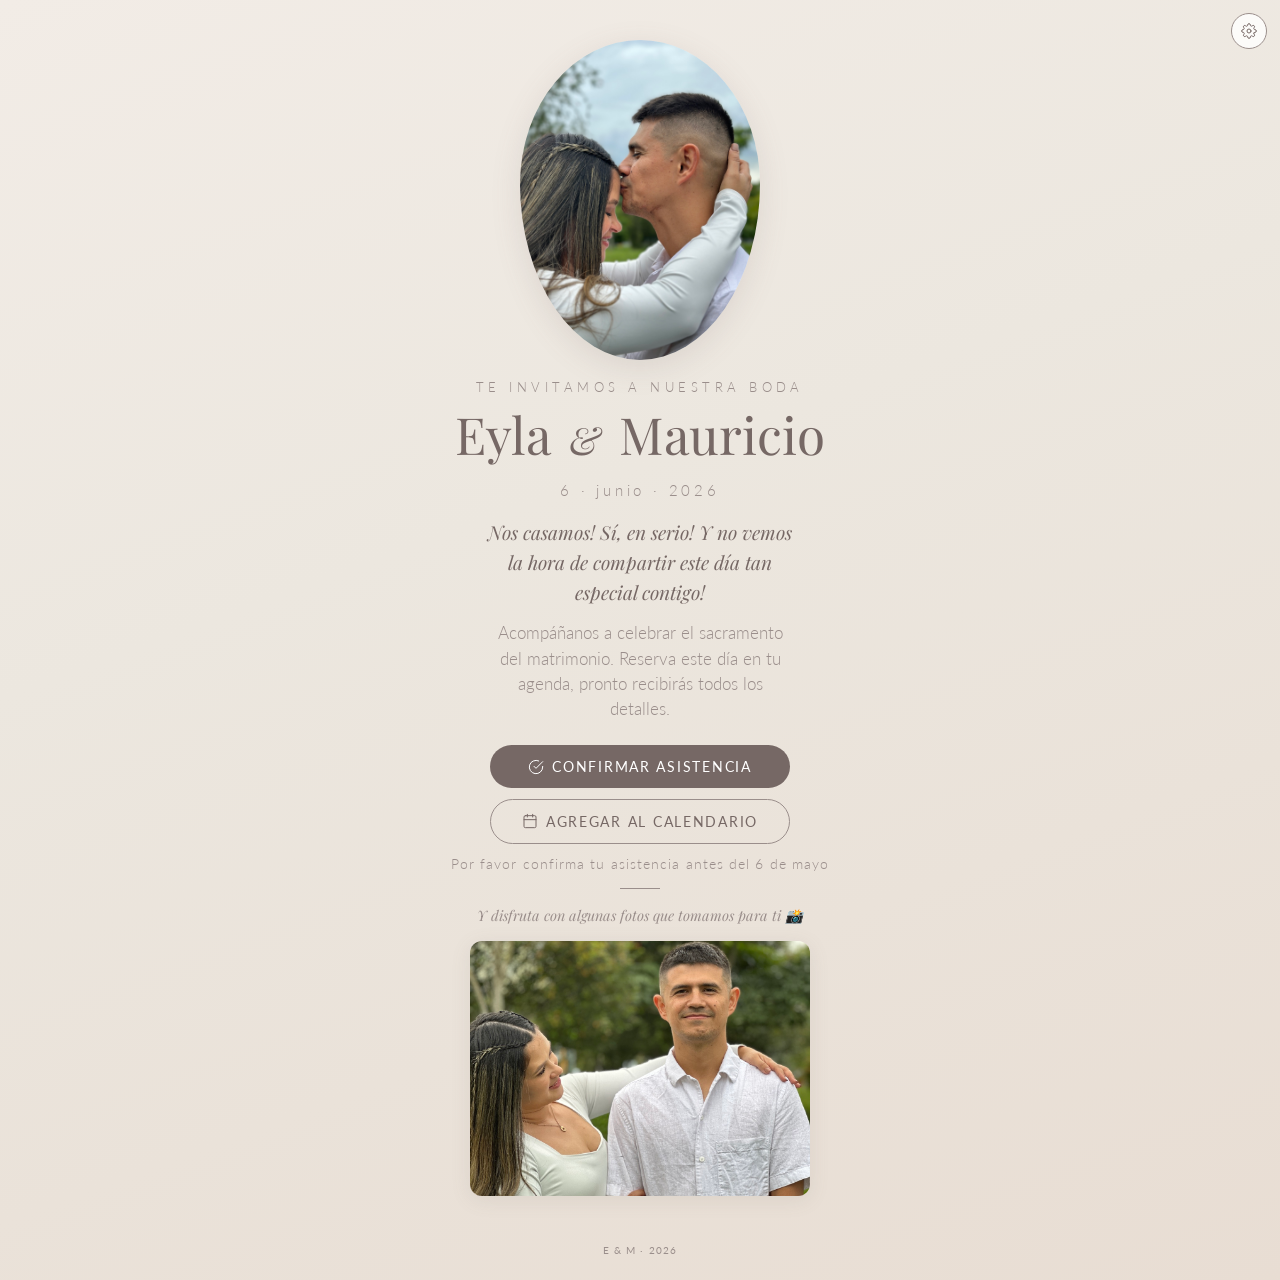
==== index.html @ 73e37340 "style: increase font sizes, add back-to-home link, fix WhatsApp message with emojis and tildes" ====
<!DOCTYPE html>
<html lang="es">
<head>
  <meta charset="UTF-8">
  <meta name="viewport" content="width=device-width, initial-scale=1.0, user-scalable=no">
  <title>Eyla & Mauricio - Nos casamos!</title>
  <meta name="description" content="Eyla & Mauricio se casan el 6 de junio de 2026. Est&aacute;s invitado!">
  <meta property="og:title" content="Eyla & Mauricio - Nos casamos!">
  <meta property="og:description" content="Est&aacute;s invitado a nuestra boda. 6 de junio de 2026">
  <meta property="og:image" content="images/hero.jpg">
  <link rel="preconnect" href="https://fonts.googleapis.com">
  <link rel="preconnect" href="https://fonts.gstatic.com" crossorigin>
  <link href="https://fonts.googleapis.com/css2?family=Playfair+Display:ital,wght@0,400;0,600;1,400&family=Lato:wght@300;400&display=swap" rel="stylesheet">
  <link id="effect-css" rel="stylesheet" href="effects/petals.css">
  <style>
    *, *::before, *::after { margin: 0; padding: 0; box-sizing: border-box; }

    :root {
      --cream: #ECE7DF;
      --taupe: #766865;
      --taupe-light: #9a8e8b;
      --white: #FFFFFF;
    }

    body {
      font-family: 'Lato', sans-serif;
      background-color: var(--cream);
      color: var(--taupe);
      min-height: 100dvh;
      overflow-x: hidden;
    }

    .card {
      min-height: 100dvh;
      display: flex;
      flex-direction: column;
      align-items: center;
      text-align: center;
      padding: 1.5rem 1rem;
      position: relative;
      z-index: 1;
    }

    /* Photo hero */
    .photo-hero {
      width: min(240px, 62vw);
      aspect-ratio: 3/4;
      border-radius: 50% 50% 50% 50% / 45% 45% 55% 55%;
      overflow: hidden;
      margin-top: 1rem;
      margin-bottom: 1.2rem;
      box-shadow: 0 8px 30px rgba(118, 104, 101, 0.15);
    }

    .photo-hero img {
      width: 100%;
      height: 100%;
      object-fit: cover;
      object-position: center 20%;
    }

    /* Gallery slideshow */
    .gallery {
      width: min(340px, 90vw);
      aspect-ratio: 4/3;
      border-radius: 12px;
      overflow: hidden;
      position: relative;
      box-shadow: 0 4px 20px rgba(118, 104, 101, 0.12);
      margin-bottom: 1.5rem;
    }

    .gallery img {
      position: absolute;
      inset: 0;
      width: 100%;
      height: 100%;
      object-fit: cover;
      opacity: 0;
      transition: opacity 1.2s ease;
    }

    .gallery img.active {
      opacity: 1;
    }

    /* Text */
    .label {
      font-weight: 300;
      font-size: 0.8rem;
      letter-spacing: 0.35em;
      text-transform: uppercase;
      color: var(--taupe-light);
      margin-bottom: 0.6rem;
    }

    .names {
      font-family: 'Playfair Display', serif;
      font-size: clamp(2rem, 7vw, 3.2rem);
      font-weight: 400;
      line-height: 1.15;
      margin-bottom: 0.3rem;
    }

    .names .amp {
      font-style: italic;
      font-size: 0.75em;
      margin: 0 0.15em;
    }

    .date {
      font-weight: 300;
      font-size: 0.95rem;
      letter-spacing: 0.25em;
      color: var(--taupe-light);
      margin-top: 0.8rem;
      margin-bottom: 1.2rem;
    }

    .message {
      font-family: 'Playfair Display', serif;
      font-style: italic;
      font-size: 1.2rem;
      line-height: 1.55;
      max-width: 320px;
      margin-bottom: 0.8rem;
    }

    .message-secondary {
      font-weight: 300;
      font-size: 1.05rem;
      line-height: 1.5;
      color: var(--taupe-light);
      max-width: 300px;
      margin-bottom: 1.5rem;
    }

    .rsvp-note {
      font-weight: 300;
      font-size: 0.85rem;
      letter-spacing: 0.08em;
      color: var(--taupe-light);
      opacity: 0.7;
      margin-top: 0.8rem;
    }

    .gallery-intro {
      font-family: 'Playfair Display', serif;
      font-style: italic;
      font-size: 0.9rem;
      color: var(--taupe-light);
      margin-bottom: 1rem;
    }

    /* Separator */
    .separator {
      width: 40px;
      height: 1px;
      background: var(--taupe-light);
      opacity: 0.3;
      margin: 1rem 0;
    }

    /* Buttons */
    .actions {
      display: flex;
      flex-direction: column;
      gap: 0.7rem;
      width: min(300px, 85vw);
    }

    .btn {
      display: flex;
      align-items: center;
      justify-content: center;
      gap: 0.5rem;
      padding: 0.8rem 1.5rem;
      border-radius: 100px;
      text-decoration: none;
      font-family: 'Lato', sans-serif;
      font-size: 0.9rem;
      font-weight: 400;
      letter-spacing: 0.12em;
      text-transform: uppercase;
      transition: all 0.3s ease;
    }

    .btn svg {
      width: 16px;
      height: 16px;
      flex-shrink: 0;
    }

    .btn-primary {
      background: var(--taupe);
      color: var(--white);
    }

    .btn-primary:hover {
      background: #5e5350;
    }

    .btn-secondary {
      background: transparent;
      color: var(--taupe);
      border: 1px solid var(--taupe-light);
    }

    .btn-secondary:hover {
      background: rgba(118, 104, 101, 0.08);
    }

    /* Footer */
    .footer {
      margin-top: auto;
      padding-top: 1.5rem;
      font-size: 0.65rem;
      letter-spacing: 0.1em;
      color: var(--taupe-light);
      opacity: 0.5;
    }

    /* Fade in */
    .card > * {
      animation: fadeUp 0.8s ease both;
    }
    .card > *:nth-child(1) { animation-delay: 0s; }
    .card > *:nth-child(2) { animation-delay: 0.1s; }
    .card > *:nth-child(3) { animation-delay: 0.2s; }
    .card > *:nth-child(4) { animation-delay: 0.3s; }
    .card > *:nth-child(5) { animation-delay: 0.4s; }
    .card > *:nth-child(6) { animation-delay: 0.5s; }
    .card > *:nth-child(7) { animation-delay: 0.6s; }
    .card > *:nth-child(8) { animation-delay: 0.7s; }
    .card > *:nth-child(9) { animation-delay: 0.8s; }

    @keyframes fadeUp {
      from { opacity: 0; transform: translateY(12px); }
      to { opacity: 1; transform: translateY(0); }
    }

    /* Landscape phones */
    @media (max-height: 600px) {
      .photo-hero {
        width: min(130px, 30vw);
        margin-bottom: 0.8rem;
      }
      .gallery { width: min(280px, 75vw); }
      .names { font-size: clamp(1.5rem, 5vw, 2rem); }
      .date { margin-bottom: 0.8rem; }
      .actions { gap: 0.5rem; }
      .btn { padding: 0.6rem 1rem; }
    }

    /* === Effect selector (temporary) === */
    .effect-toggle {
      position: fixed;
      top: 0.8rem;
      right: 0.8rem;
      z-index: 101;
      width: 36px;
      height: 36px;
      border-radius: 50%;
      border: 1px solid var(--taupe-light);
      background: rgba(255,255,255,0.8);
      backdrop-filter: blur(10px);
      cursor: pointer;
      display: flex;
      align-items: center;
      justify-content: center;
      transition: all 0.3s;
    }

    .effect-toggle svg {
      width: 16px;
      height: 16px;
      stroke: var(--taupe);
    }

    .effect-toggle:hover {
      background: rgba(255,255,255,0.95);
    }

    .effect-selector {
      position: fixed;
      top: 3.2rem;
      right: 0.8rem;
      z-index: 100;
      display: flex;
      flex-direction: column;
      gap: 0.3rem;
      background: rgba(255,255,255,0.95);
      backdrop-filter: blur(10px);
      padding: 0.5rem;
      border-radius: 12px;
      box-shadow: 0 2px 12px rgba(0,0,0,0.1);
      opacity: 0;
      pointer-events: none;
      transform: translateY(-8px);
      transition: all 0.25s ease;
    }

    .effect-selector.open {
      opacity: 1;
      pointer-events: auto;
      transform: translateY(0);
    }

    .effect-selector button {
      font-family: 'Lato', sans-serif;
      font-size: 0.6rem;
      letter-spacing: 0.05em;
      text-transform: uppercase;
      padding: 0.4rem 0.8rem;
      border: 1px solid var(--taupe-light);
      border-radius: 20px;
      background: transparent;
      color: var(--taupe);
      cursor: pointer;
      transition: all 0.2s;
      white-space: nowrap;
    }

    .effect-selector button.active {
      background: var(--taupe);
      color: var(--white);
      border-color: var(--taupe);
    }
  </style>
</head>
<body>

  <div class="effect-container" id="effectContainer"></div>

  <div class="card">
    <div class="photo-hero">
      <img src="images/hero.jpg" alt="Eyla y Mauricio">
    </div>

    <p class="label">Te invitamos a nuestra boda</p>

    <h1 class="names">Eyla <span class="amp">&</span> Mauricio</h1>

    <p class="date">6 &middot; junio &middot; 2026</p>

    <p class="message">Nos casamos! S&iacute;, en serio! Y no vemos la hora de compartir este d&iacute;a tan especial contigo!</p>

    <p class="message-secondary">Acomp&aacute;&ntilde;anos a celebrar el sacramento del matrimonio. Reserva este d&iacute;a en tu agenda, pronto recibir&aacute;s todos los detalles.</p>

    <div class="actions">
      <a href="#" id="rsvpLink" class="btn btn-primary">
        <svg viewBox="0 0 24 24" fill="none" stroke="currentColor" stroke-width="1.5" stroke-linecap="round" stroke-linejoin="round">
          <path d="M22 11.08V12a10 10 0 1 1-5.93-9.14"/>
          <polyline points="22 4 12 14.01 9 11.01"/>
        </svg>
        Confirmar asistencia
      </a>
      <a href="https://calendar.google.com/calendar/render?action=TEMPLATE&text=Boda+Eyla+%26+Mauricio&dates=20260606T150000/20260607T030000&details=Boda+de+Eyla+y+Mauricio.+M%C3%A1s+detalles+pronto." target="_blank" class="btn btn-secondary">
        <svg viewBox="0 0 24 24" fill="none" stroke="currentColor" stroke-width="1.5" stroke-linecap="round" stroke-linejoin="round">
          <rect x="3" y="4" width="18" height="18" rx="2" ry="2"/>
          <line x1="16" y1="2" x2="16" y2="6"/>
          <line x1="8" y1="2" x2="8" y2="6"/>
          <line x1="3" y1="10" x2="21" y2="10"/>
        </svg>
        Agregar al calendario
      </a>
    </div>

    <p class="rsvp-note">Por favor confirma tu asistencia antes del 6 de mayo</p>

    <div class="separator"></div>

    <p class="gallery-intro">Y disfruta con algunas fotos que tomamos para ti 📸</p>

    <div class="gallery">
      <img src="images/she-looks-at-him.jpg" alt="Eyla y Mauricio" class="active">
      <img src="images/face-to-face.jpg" alt="Eyla y Mauricio">
      <img src="images/forehead-touch.jpg" alt="Eyla y Mauricio">
      <img src="images/kiss-close.jpg" alt="Eyla y Mauricio">
      <img src="images/holding-hands.jpg" alt="Eyla y Mauricio">
      <img src="images/embrace-looking.jpg" alt="Eyla y Mauricio">
      <img src="images/laughing-low.jpg" alt="Eyla y Mauricio">
      <img src="images/hands-apart.jpg" alt="Eyla y Mauricio">
      <img src="images/playful-laugh.jpg" alt="Eyla y Mauricio">
      <img src="images/pose-together.jpg" alt="Eyla y Mauricio">
      <img src="images/selfie.jpg" alt="Eyla y Mauricio">
      <img src="images/walking-away.jpg" alt="Eyla y Mauricio">
      <img src="images/ring.jpg" alt="El anillo">
    </div>

    <p class="footer">E & M &middot; 2026</p>
  </div>

  <!-- Temporary effect selector -->
  <button class="effect-toggle" id="effectToggle">
    <svg viewBox="0 0 24 24" fill="none" stroke="currentColor" stroke-width="1.5" stroke-linecap="round" stroke-linejoin="round">
      <circle cx="12" cy="12" r="3"/>
      <path d="M19.4 15a1.65 1.65 0 0 0 .33 1.82l.06.06a2 2 0 1 1-2.83 2.83l-.06-.06a1.65 1.65 0 0 0-1.82-.33 1.65 1.65 0 0 0-1 1.51V21a2 2 0 0 1-4 0v-.09A1.65 1.65 0 0 0 9 19.4a1.65 1.65 0 0 0-1.82.33l-.06.06a2 2 0 1 1-2.83-2.83l.06-.06A1.65 1.65 0 0 0 4.68 15a1.65 1.65 0 0 0-1.51-1H3a2 2 0 0 1 0-4h.09A1.65 1.65 0 0 0 4.6 9a1.65 1.65 0 0 0-.33-1.82l-.06-.06a2 2 0 1 1 2.83-2.83l.06.06A1.65 1.65 0 0 0 9 4.68a1.65 1.65 0 0 0 1-1.51V3a2 2 0 0 1 4 0v.09a1.65 1.65 0 0 0 1 1.51 1.65 1.65 0 0 0 1.82-.33l.06-.06a2 2 0 1 1 2.83 2.83l-.06.06A1.65 1.65 0 0 0 19.4 9a1.65 1.65 0 0 0 1.51 1H21a2 2 0 0 1 0 4h-.09a1.65 1.65 0 0 0-1.51 1z"/>
    </svg>
  </button>
  <div class="effect-selector" id="effectPanel">
    <button class="active" data-effect="petals">Petalos</button>
    <button data-effect="gradient">Gradiente</button>
    <button data-effect="bokeh">Bokeh</button>
    <button data-effect="floral">Floral</button>
  </div>

  <script>
    // Effect engine
    const effectCSS = document.getElementById('effect-css');
    const container = document.getElementById('effectContainer');
    const FLORAL_SVG = `
      <svg class="floral-corner top" viewBox="0 0 200 200" fill="none">
        <path d="M180 20 C160 40, 140 30, 120 50 C100 70, 110 90, 90 100 C70 110, 50 100, 40 120 C30 140, 50 150, 40 170" stroke="#766865" stroke-width="1.5" fill="none"/>
        <path d="M190 40 C170 55, 155 45, 140 60 C125 75, 130 90, 115 100" stroke="#766865" stroke-width="1" fill="none"/>
        <circle cx="120" cy="50" r="8" fill="#766865" opacity="0.3"/>
        <circle cx="90" cy="100" r="6" fill="#766865" opacity="0.2"/>
        <ellipse cx="135" cy="35" rx="10" ry="6" fill="#766865" opacity="0.15" transform="rotate(-30 135 35)"/>
      </svg>
      <svg class="floral-corner bottom" viewBox="0 0 200 200" fill="none">
        <path d="M180 20 C160 40, 140 30, 120 50 C100 70, 110 90, 90 100 C70 110, 50 100, 40 120 C30 140, 50 150, 40 170" stroke="#766865" stroke-width="1.5" fill="none"/>
        <circle cx="120" cy="50" r="8" fill="#766865" opacity="0.3"/>
        <circle cx="90" cy="100" r="6" fill="#766865" opacity="0.2"/>
      </svg>`;

    const effects = {
      petals() {
        container.innerHTML = '';
        for (let i = 0; i < 20; i++) {
          const el = document.createElement('div');
          el.className = 'petal';
          el.style.left = Math.random() * 100 + '%';
          el.style.animationDuration = (8 + Math.random() * 12) + 's';
          el.style.animationDelay = (Math.random() * 10) + 's';
          el.style.width = (8 + Math.random() * 8) + 'px';
          el.style.height = (10 + Math.random() * 10) + 'px';
          container.appendChild(el);
        }
      },
      gradient() {
        container.innerHTML = '';
      },
      bokeh() {
        container.innerHTML = '';
        for (let i = 0; i < 15; i++) {
          const el = document.createElement('div');
          el.className = 'bokeh-dot';
          const size = 30 + Math.random() * 80;
          el.style.width = size + 'px';
          el.style.height = size + 'px';
          el.style.left = Math.random() * 100 + '%';
          el.style.top = (20 + Math.random() * 70) + '%';
          el.style.animationDuration = (6 + Math.random() * 8) + 's';
          el.style.animationDelay = (Math.random() * 8) + 's';
          container.appendChild(el);
        }
      },
      floral() {
        container.innerHTML = FLORAL_SVG;
        for (let i = 0; i < 25; i++) {
          const el = document.createElement('div');
          el.className = 'sparkle';
          el.style.left = Math.random() * 100 + '%';
          el.style.top = Math.random() * 100 + '%';
          el.style.animationDuration = (3 + Math.random() * 5) + 's';
          el.style.animationDelay = (Math.random() * 5) + 's';
          container.appendChild(el);
        }
      }
    };

    function setEffect(name) {
      effectCSS.href = `effects/${name}.css`;
      effects[name]();
      document.querySelectorAll('.effect-selector button').forEach(btn => {
        btn.classList.toggle('active', btn.dataset.effect === name);
      });
    }

    // Init
    effects.petals();

    // Toggle panel
    const toggle = document.getElementById('effectToggle');
    const panel = document.getElementById('effectPanel');
    toggle.addEventListener('click', () => panel.classList.toggle('open'));
    document.addEventListener('click', (e) => {
      if (!toggle.contains(e.target) && !panel.contains(e.target)) {
        panel.classList.remove('open');
      }
    });

    // Selector buttons
    document.querySelectorAll('.effect-selector button').forEach(btn => {
      btn.addEventListener('click', () => {
        setEffect(btn.dataset.effect);
        panel.classList.remove('open');
      });
    });

    // Gallery slideshow
    const slides = document.querySelectorAll('.gallery img');
    let current = 0;
    setInterval(() => {
      slides[current].classList.remove('active');
      current = (current + 1) % slides.length;
      slides[current].classList.add('active');
    }, 2200);

    // Pass code from URL to RSVP link
    const code = new URLSearchParams(window.location.search).get('code');
    const rsvpLink = document.getElementById('rsvpLink');
    if (code) {
      rsvpLink.href = 'rsvp.html?code=' + encodeURIComponent(code);
    } else {
      rsvpLink.href = 'rsvp.html';
    }

  </script>

</body>
</html>
---- effects/petals.css ----
body {
  background: linear-gradient(160deg, #f2ece6 0%, #ECE7DF 40%, #e8ddd3 100%);
}

.effect-container {
  position: fixed;
  inset: 0;
  pointer-events: none;
  overflow: hidden;
  z-index: 0;
}

.petal {
  position: absolute;
  width: 12px;
  height: 16px;
  background: #e8ccc6;
  border-radius: 50% 0 50% 50%;
  opacity: 0;
  animation: petalFall linear infinite;
}

@keyframes petalFall {
  0% {
    opacity: 0;
    transform: translateY(-20px) rotate(0deg) translateX(0);
  }
  10% { opacity: 0.6; }
  90% { opacity: 0.4; }
  100% {
    opacity: 0;
    transform: translateY(100dvh) rotate(360deg) translateX(80px);
  }
}
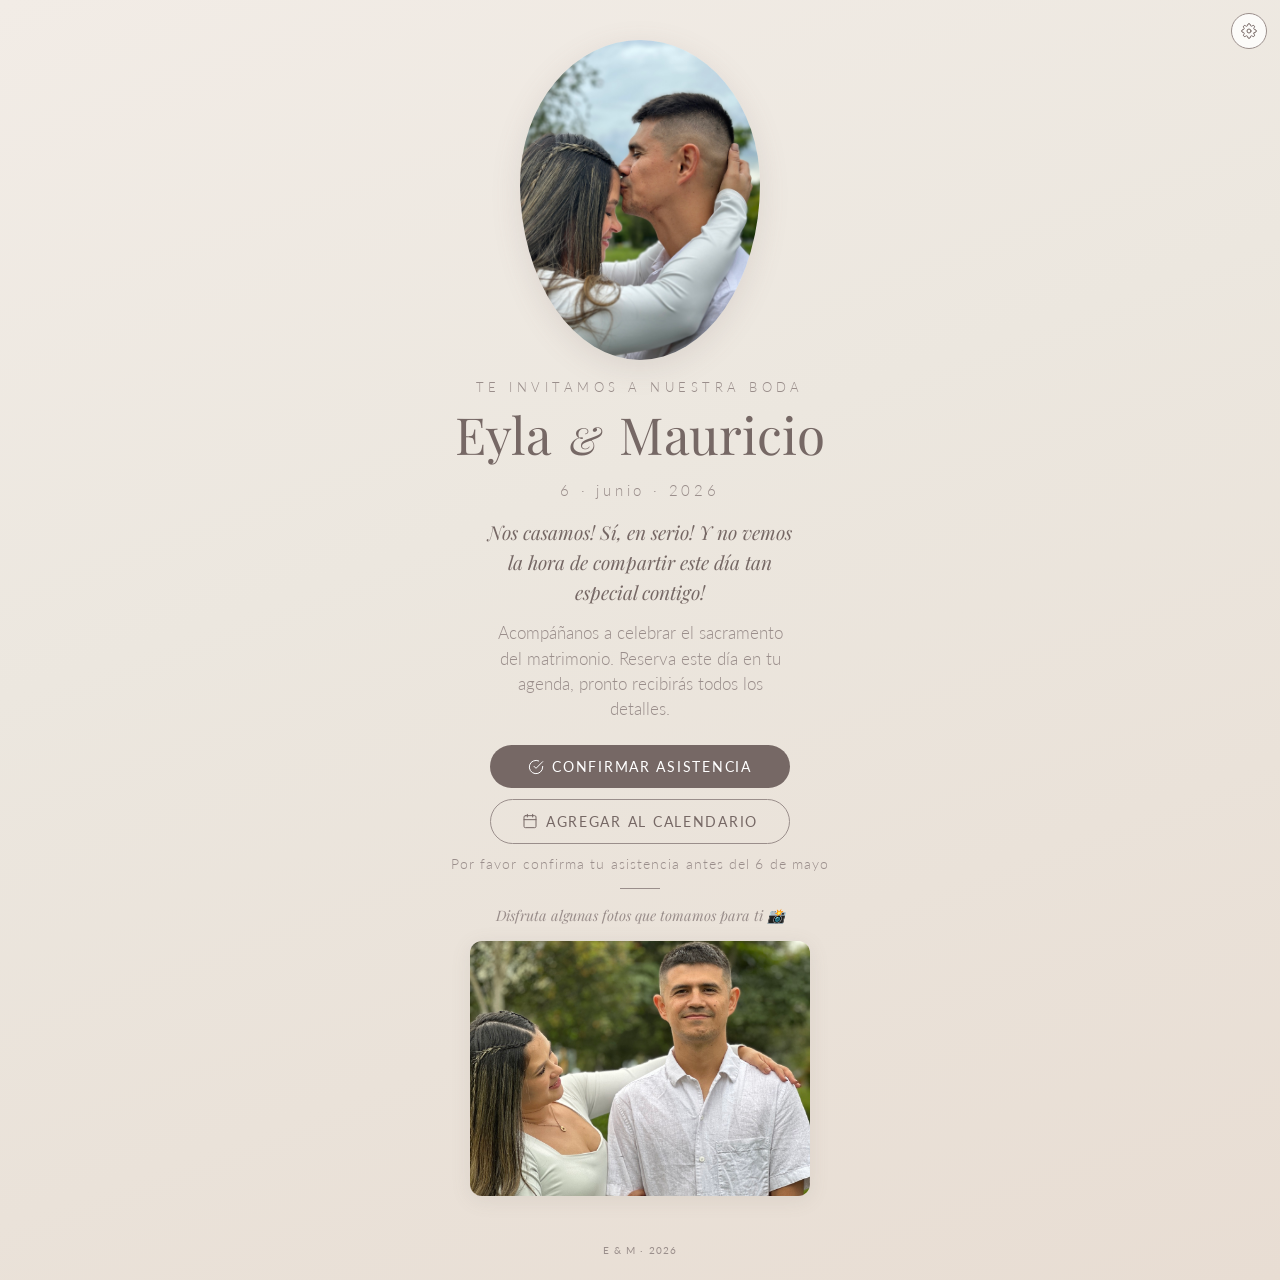
==== commit 3028bd42: "style: simplify gallery intro text" ====
--- a/index.html
+++ b/index.html
@@ -370,7 +370,7 @@
 
     <div class="separator"></div>
 
-    <p class="gallery-intro">Y disfruta con algunas fotos que tomamos para ti 📸</p>
+    <p class="gallery-intro">Disfruta algunas fotos que tomamos para ti 📸</p>
 
     <div class="gallery">
       <img src="images/she-looks-at-him.jpg" alt="Eyla y Mauricio" class="active">
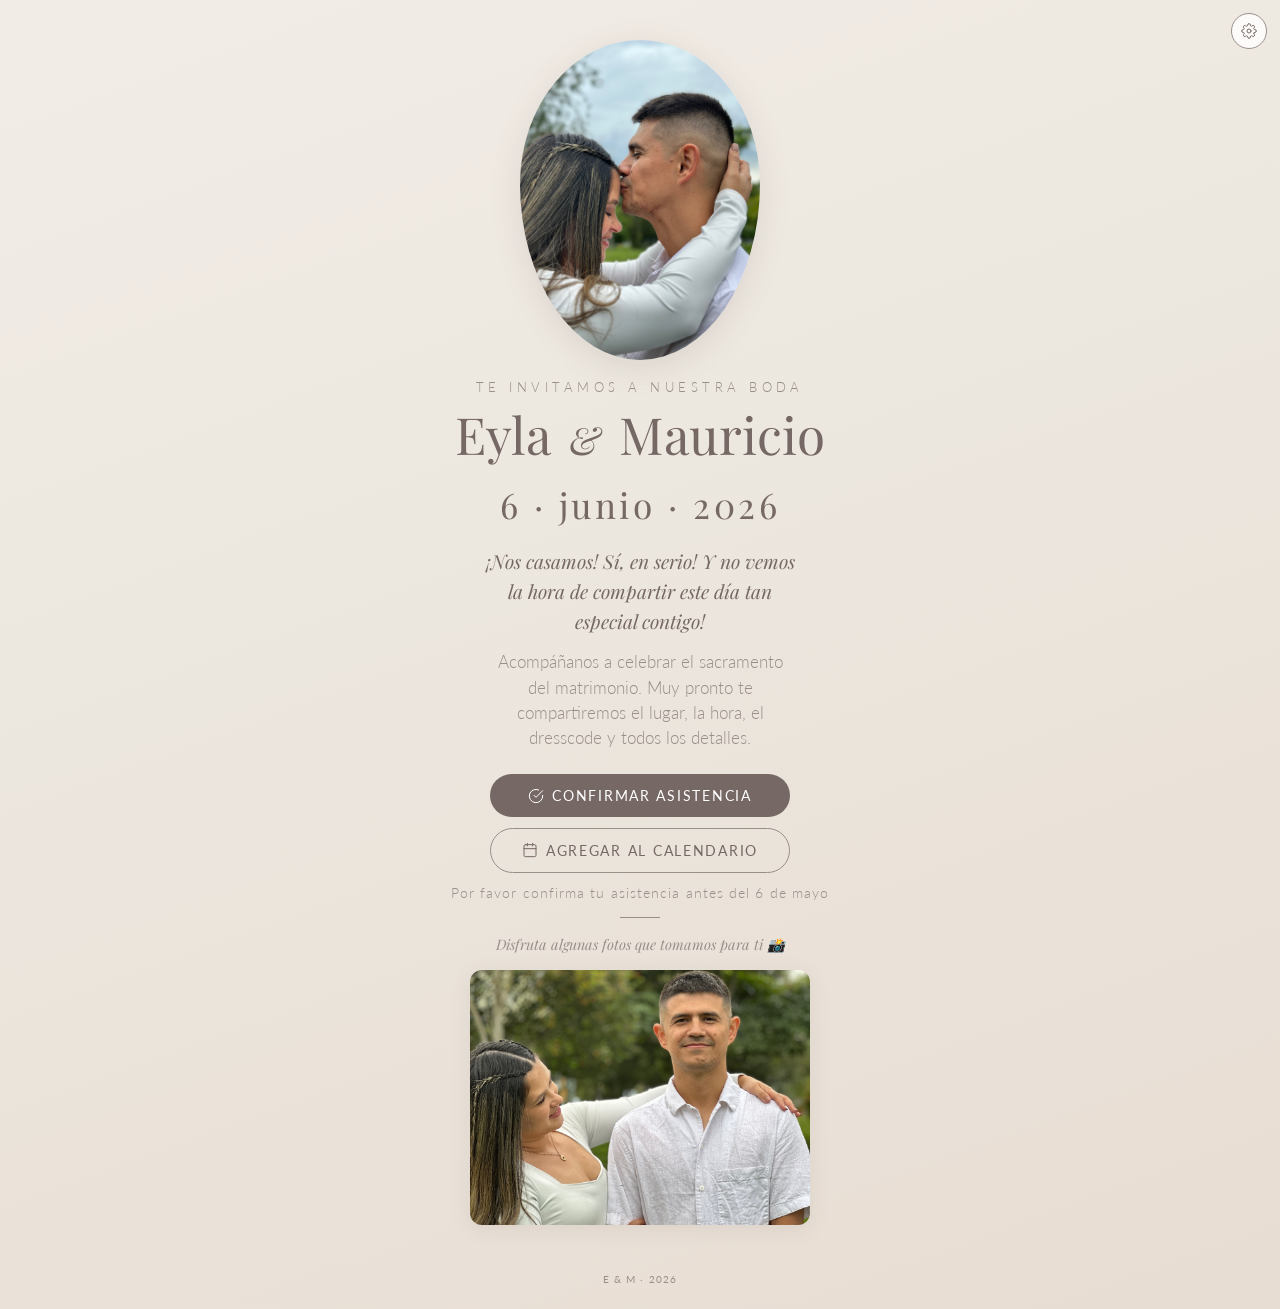
==== commit 512a8ba5: "style: bigger date, opening exclamation mark, clarify upcoming details" ====
--- a/index.html
+++ b/index.html
@@ -109,10 +109,11 @@
     }
 
     .date {
-      font-weight: 300;
-      font-size: 0.95rem;
-      letter-spacing: 0.25em;
-      color: var(--taupe-light);
+      font-family: 'Playfair Display', serif;
+      font-weight: 400;
+      font-size: clamp(1.6rem, 5vw, 2.2rem);
+      letter-spacing: 0.1em;
+      color: var(--taupe);
       margin-top: 0.8rem;
       margin-bottom: 1.2rem;
     }
@@ -343,9 +344,9 @@
 
     <p class="date">6 &middot; junio &middot; 2026</p>
 
-    <p class="message">Nos casamos! S&iacute;, en serio! Y no vemos la hora de compartir este d&iacute;a tan especial contigo!</p>
-
-    <p class="message-secondary">Acomp&aacute;&ntilde;anos a celebrar el sacramento del matrimonio. Reserva este d&iacute;a en tu agenda, pronto recibir&aacute;s todos los detalles.</p>
+    <p class="message">&iexcl;Nos casamos! S&iacute;, en serio! Y no vemos la hora de compartir este d&iacute;a tan especial contigo!</p>
+
+    <p class="message-secondary">Acomp&aacute;&ntilde;anos a celebrar el sacramento del matrimonio. Muy pronto te compartiremos el lugar, la hora, el dresscode y todos los detalles.</p>
 
     <div class="actions">
       <a href="#" id="rsvpLink" class="btn btn-primary">
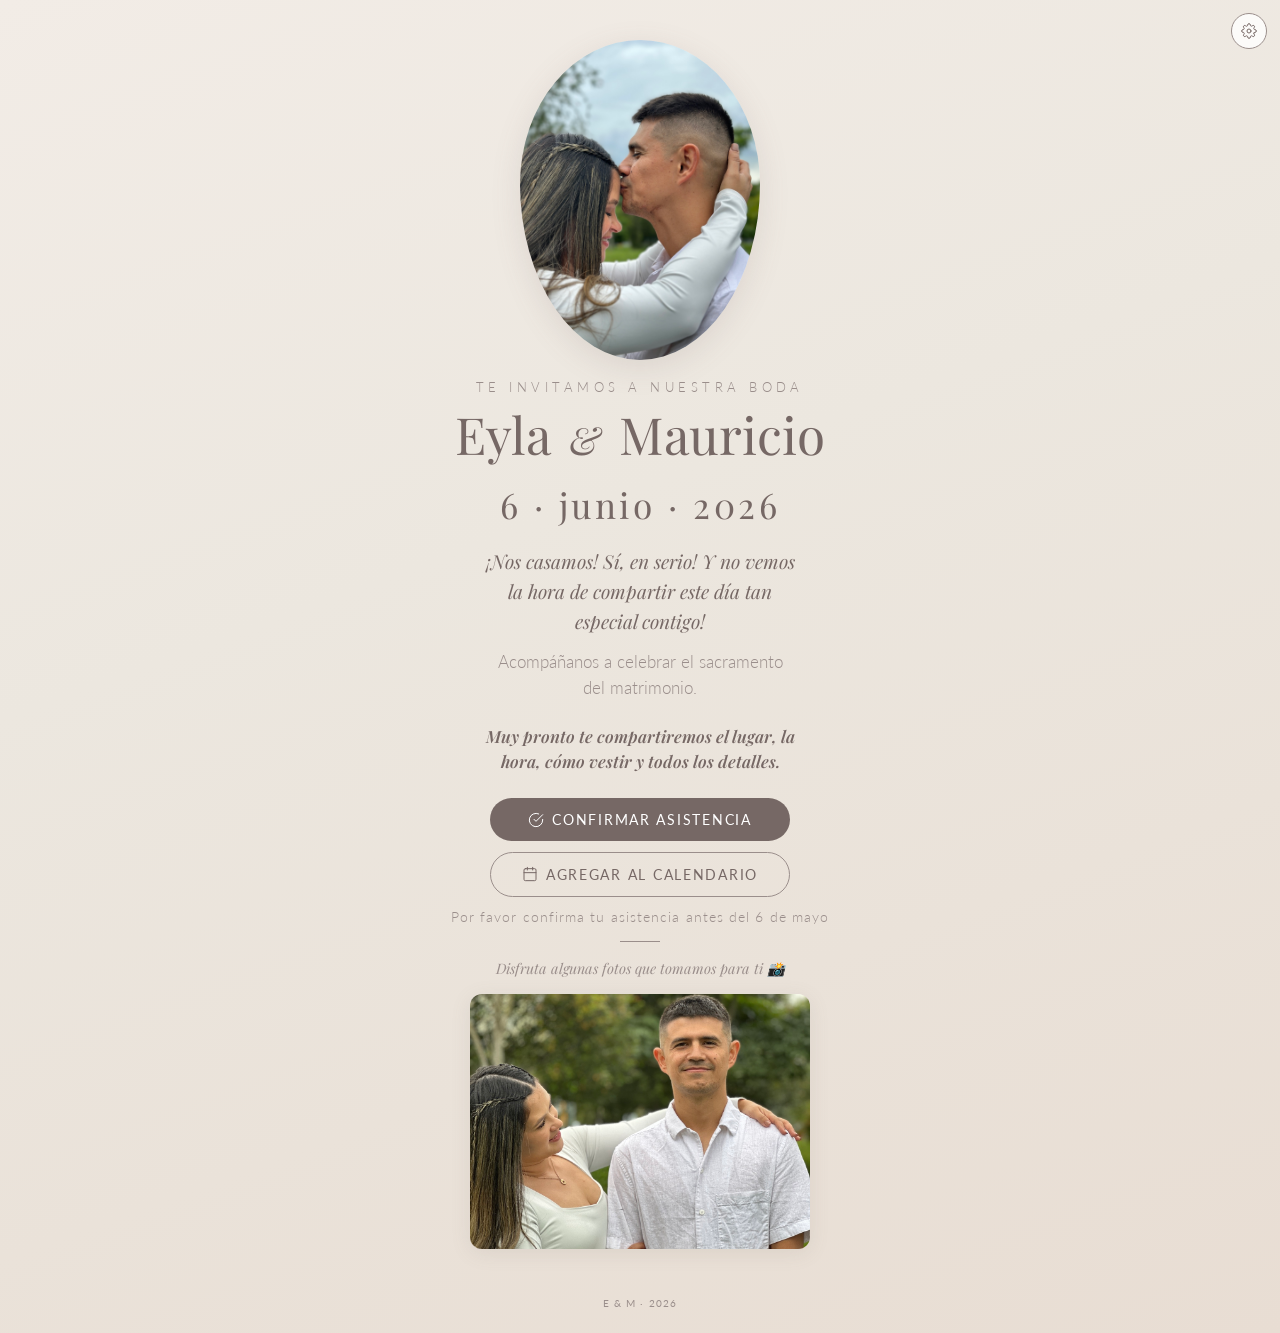
==== commit c552f710: "style: separate upcoming details text and replace dresscode with como vestir" ====
--- a/index.html
+++ b/index.html
@@ -134,6 +134,17 @@
       color: var(--taupe-light);
       max-width: 300px;
       margin-bottom: 1.5rem;
+    }
+
+    .upcoming-details {
+      font-family: 'Playfair Display', serif;
+      font-style: italic;
+      font-size: 1.05rem;
+      line-height: 1.5;
+      max-width: 340px;
+      margin-bottom: 1.5rem;
+      color: var(--taupe);
+      font-weight: 600;
     }
 
     .rsvp-note {
@@ -346,7 +357,9 @@
 
     <p class="message">&iexcl;Nos casamos! S&iacute;, en serio! Y no vemos la hora de compartir este d&iacute;a tan especial contigo!</p>
 
-    <p class="message-secondary">Acomp&aacute;&ntilde;anos a celebrar el sacramento del matrimonio. Muy pronto te compartiremos el lugar, la hora, el dresscode y todos los detalles.</p>
+    <p class="message-secondary">Acomp&aacute;&ntilde;anos a celebrar el sacramento del matrimonio.</p>
+
+    <p class="upcoming-details">Muy pronto te compartiremos el lugar, la hora, c&oacute;mo vestir y todos los detalles.</p>
 
     <div class="actions">
       <a href="#" id="rsvpLink" class="btn btn-primary">
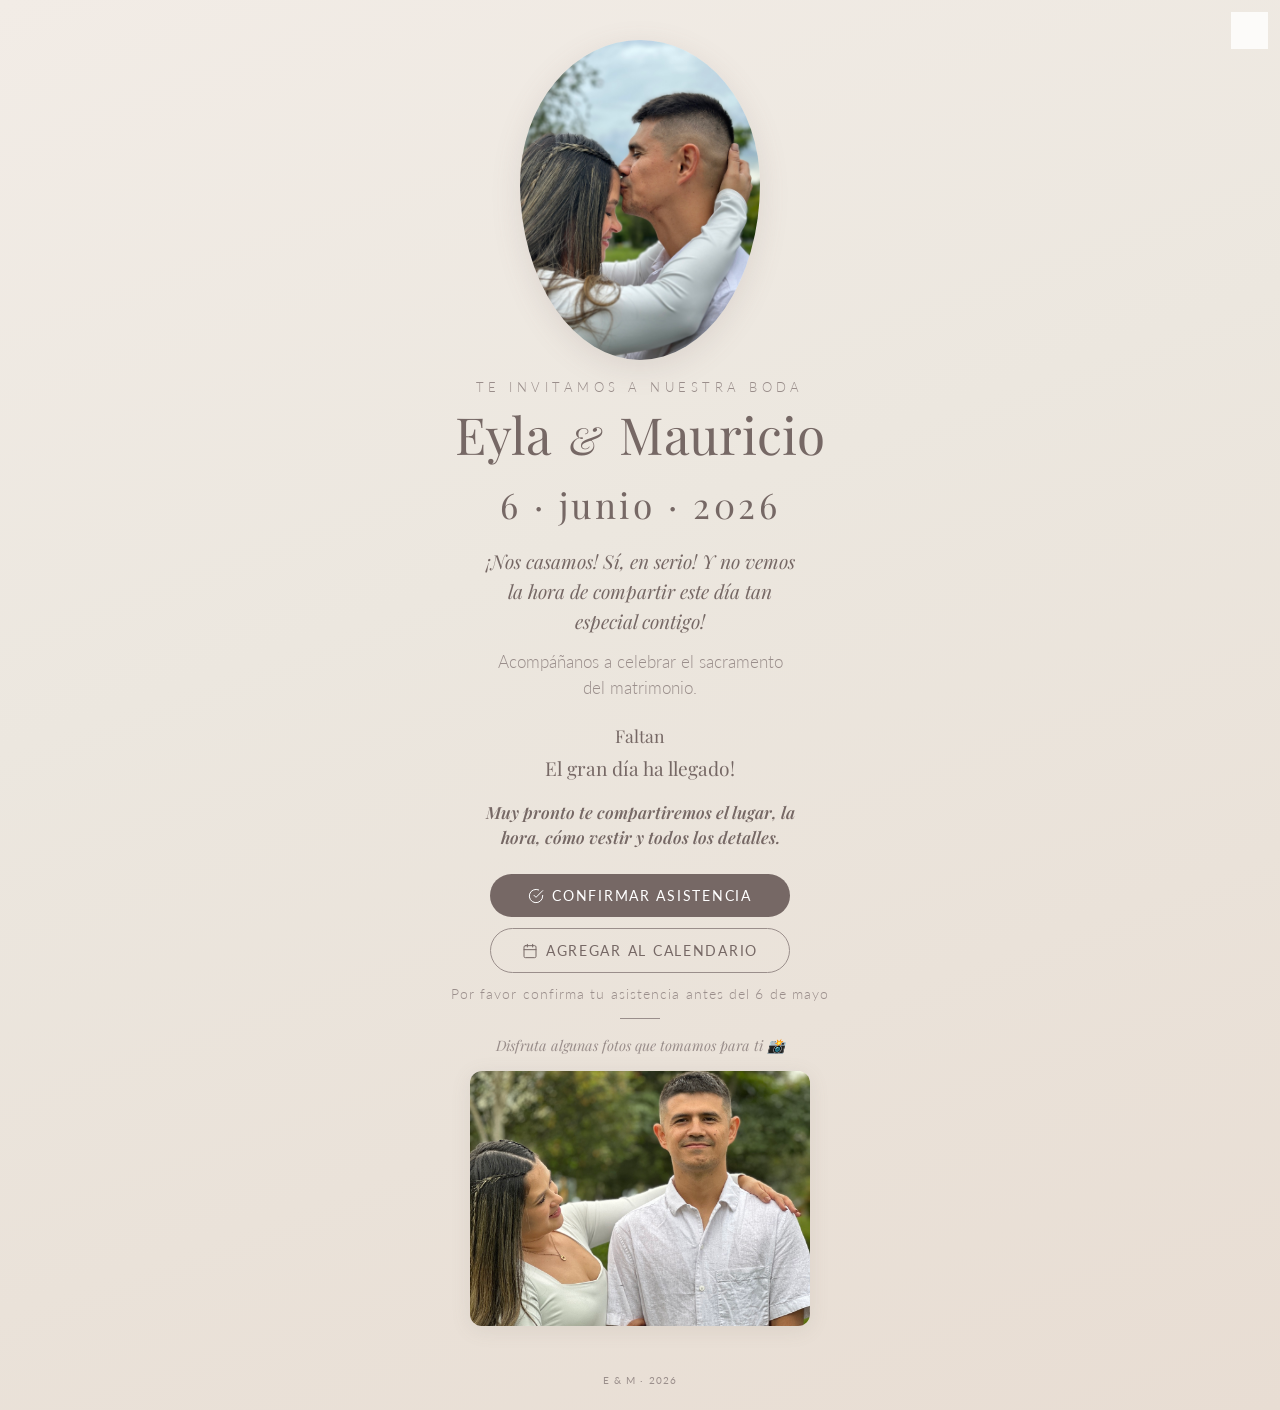
==== commit 79e213b2: "feat: add countdown timer below sacramento text" ====
--- a/index.html
+++ b/index.html
@@ -134,6 +134,51 @@
       color: var(--taupe-light);
       max-width: 300px;
       margin-bottom: 1.5rem;
+    }
+
+    /* Countdown */
+    .countdown-label {
+      font-family: 'Playfair Display', serif;
+      font-size: 1.1rem;
+      font-weight: 400;
+      color: var(--taupe);
+      margin-bottom: 0.5rem;
+    }
+
+    .countdown {
+      display: flex;
+      align-items: center;
+      justify-content: center;
+      gap: 0;
+      margin-bottom: 1.2rem;
+    }
+
+    .countdown-item {
+      display: flex;
+      flex-direction: column;
+      align-items: center;
+      padding: 0 1rem;
+    }
+
+    .countdown-item:not(:last-child) {
+      border-right: 1px solid var(--taupe-light);
+    }
+
+    .countdown-number {
+      font-family: 'Playfair Display', serif;
+      font-size: clamp(1.8rem, 6vw, 2.5rem);
+      font-weight: 400;
+      color: var(--taupe);
+      line-height: 1;
+    }
+
+    .countdown-unit {
+      font-family: 'Lato', sans-serif;
+      font-weight: 300;
+      font-size: 0.75rem;
+      letter-spacing: 0.1em;
+      color: var(--taupe-light);
+      margin-top: 0.2rem;
     }
 
     .upcoming-details {
@@ -358,6 +403,26 @@
     <p class="message">&iexcl;Nos casamos! S&iacute;, en serio! Y no vemos la hora de compartir este d&iacute;a tan especial contigo!</p>
 
     <p class="message-secondary">Acomp&aacute;&ntilde;anos a celebrar el sacramento del matrimonio.</p>
+
+    <p class="countdown-label">Faltan</p>
+    <div class="countdown" id="countdown">
+      <div class="countdown-item">
+        <span class="countdown-number" id="cd-days">--</span>
+        <span class="countdown-unit">d&iacute;as</span>
+      </div>
+      <div class="countdown-item">
+        <span class="countdown-number" id="cd-hours">--</span>
+        <span class="countdown-unit">hrs</span>
+      </div>
+      <div class="countdown-item">
+        <span class="countdown-number" id="cd-mins">--</span>
+        <span class="countdown-unit">min</span>
+      </div>
+      <div class="countdown-item">
+        <span class="countdown-number" id="cd-secs">--</span>
+        <span class="countdown-unit">seg</span>
+      </div>
+    </div>
 
     <p class="upcoming-details">Muy pronto te compartiremos el lugar, la hora, c&oacute;mo vestir y todos los detalles.</p>
 
@@ -530,6 +595,31 @@
       rsvpLink.href = 'rsvp.html';
     }
 
+    // Countdown to June 6, 2026 3:00 PM Colombia time (UTC-5)
+    function updateCountdown() {
+      var wedding = new Date('2026-06-06T15:00:00-05:00').getTime();
+      var now = new Date().getTime();
+      var diff = wedding - now;
+
+      if (diff <= 0) {
+        document.getElementById('countdown').innerHTML = '<p style="font-family:Playfair Display,serif;font-size:1.2rem;">El gran d\u00eda ha llegado!</p>';
+        return;
+      }
+
+      var days = Math.floor(diff / (1000 * 60 * 60 * 24));
+      var hours = Math.floor((diff % (1000 * 60 * 60 * 24)) / (1000 * 60 * 60));
+      var mins = Math.floor((diff % (1000 * 60 * 60)) / (1000 * 60));
+      var secs = Math.floor((diff % (1000 * 60)) / 1000);
+
+      document.getElementById('cd-days').textContent = days;
+      document.getElementById('cd-hours').textContent = hours;
+      document.getElementById('cd-mins').textContent = mins;
+      document.getElementById('cd-secs').textContent = secs;
+    }
+
+    updateCountdown();
+    setInterval(updateCountdown, 1000);
+
   </script>
 
 </body>
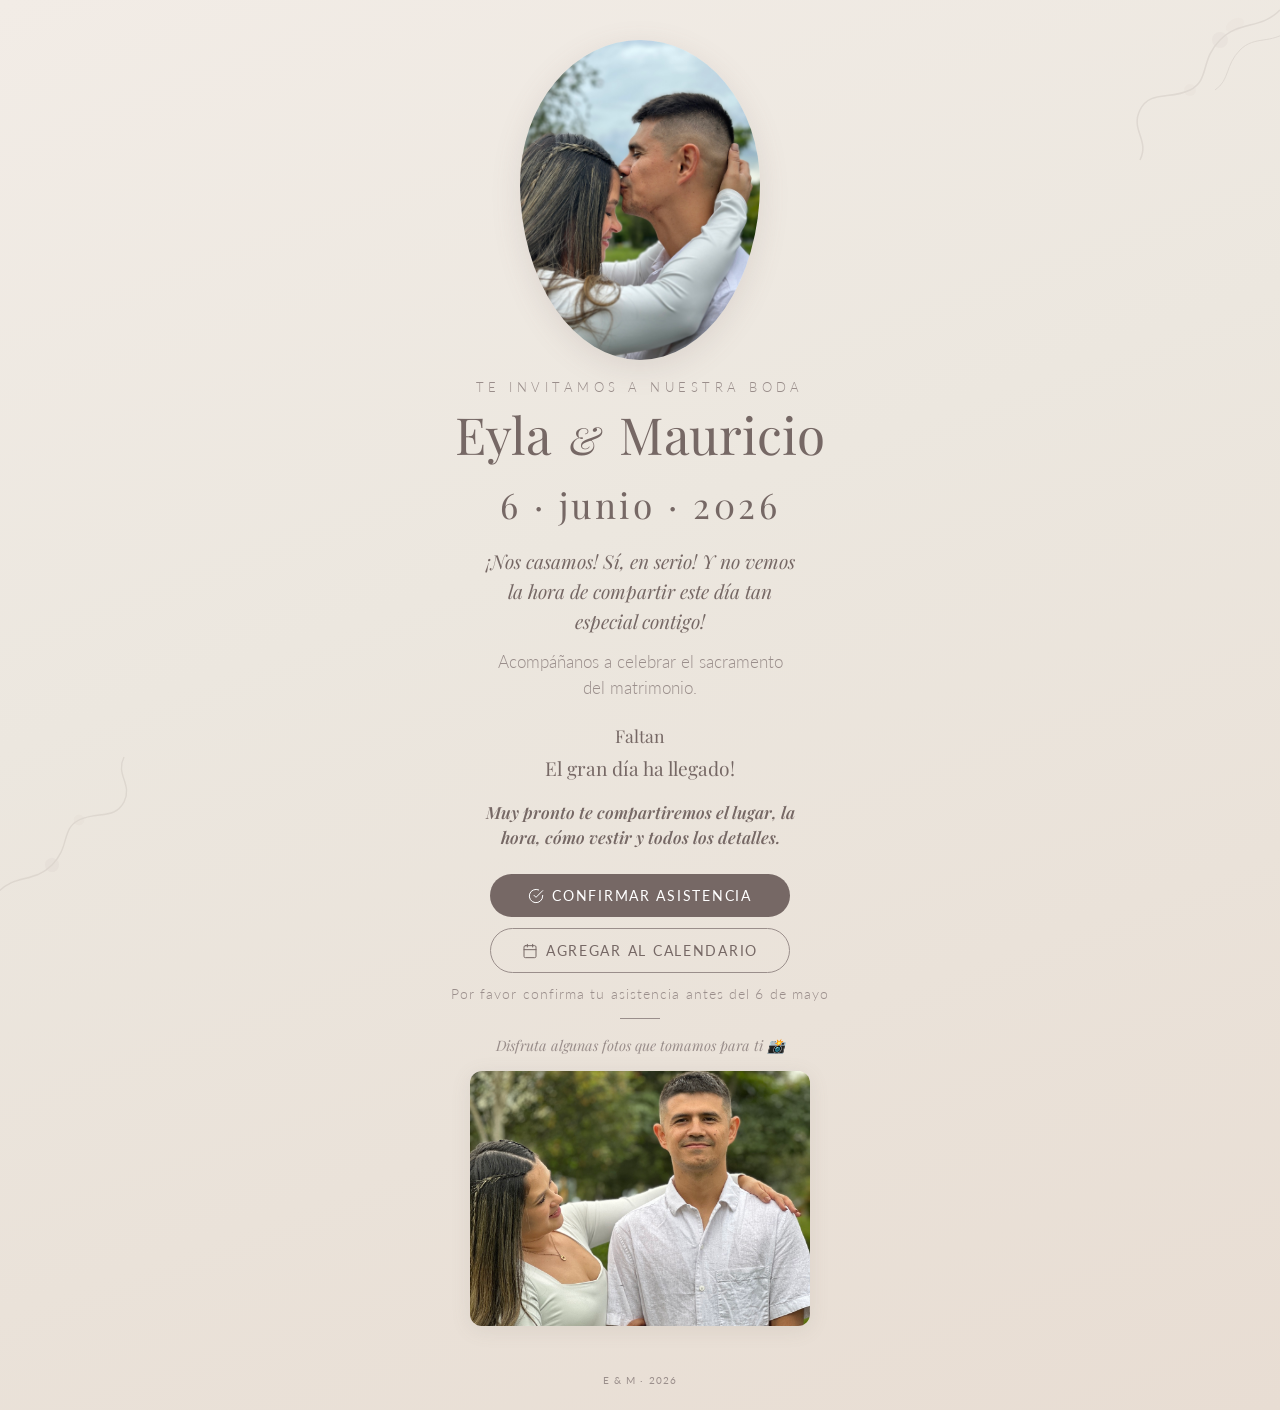
==== commit 31e6b8b2: "feat: set petals-floral as permanent effect and remove effect selector" ====
--- a/index.html
+++ b/index.html
@@ -11,7 +11,7 @@
   <link rel="preconnect" href="https://fonts.googleapis.com">
   <link rel="preconnect" href="https://fonts.gstatic.com" crossorigin>
   <link href="https://fonts.googleapis.com/css2?family=Playfair+Display:ital,wght@0,400;0,600;1,400&family=Lato:wght@300;400&display=swap" rel="stylesheet">
-  <link id="effect-css" rel="stylesheet" href="effects/petals.css">
+  <link rel="stylesheet" href="effects/petals-floral.css">
   <style>
     *, *::before, *::after { margin: 0; padding: 0; box-sizing: border-box; }
 
@@ -309,80 +309,6 @@
       .btn { padding: 0.6rem 1rem; }
     }
 
-    /* === Effect selector (temporary) === */
-    .effect-toggle {
-      position: fixed;
-      top: 0.8rem;
-      right: 0.8rem;
-      z-index: 101;
-      width: 36px;
-      height: 36px;
-      border-radius: 50%;
-      border: 1px solid var(--taupe-light);
-      background: rgba(255,255,255,0.8);
-      backdrop-filter: blur(10px);
-      cursor: pointer;
-      display: flex;
-      align-items: center;
-      justify-content: center;
-      transition: all 0.3s;
-    }
-
-    .effect-toggle svg {
-      width: 16px;
-      height: 16px;
-      stroke: var(--taupe);
-    }
-
-    .effect-toggle:hover {
-      background: rgba(255,255,255,0.95);
-    }
-
-    .effect-selector {
-      position: fixed;
-      top: 3.2rem;
-      right: 0.8rem;
-      z-index: 100;
-      display: flex;
-      flex-direction: column;
-      gap: 0.3rem;
-      background: rgba(255,255,255,0.95);
-      backdrop-filter: blur(10px);
-      padding: 0.5rem;
-      border-radius: 12px;
-      box-shadow: 0 2px 12px rgba(0,0,0,0.1);
-      opacity: 0;
-      pointer-events: none;
-      transform: translateY(-8px);
-      transition: all 0.25s ease;
-    }
-
-    .effect-selector.open {
-      opacity: 1;
-      pointer-events: auto;
-      transform: translateY(0);
-    }
-
-    .effect-selector button {
-      font-family: 'Lato', sans-serif;
-      font-size: 0.6rem;
-      letter-spacing: 0.05em;
-      text-transform: uppercase;
-      padding: 0.4rem 0.8rem;
-      border: 1px solid var(--taupe-light);
-      border-radius: 20px;
-      background: transparent;
-      color: var(--taupe);
-      cursor: pointer;
-      transition: all 0.2s;
-      white-space: nowrap;
-    }
-
-    .effect-selector button.active {
-      background: var(--taupe);
-      color: var(--white);
-      border-color: var(--taupe);
-    }
   </style>
 </head>
 <body>
@@ -470,24 +396,8 @@
     <p class="footer">E & M &middot; 2026</p>
   </div>
 
-  <!-- Temporary effect selector -->
-  <button class="effect-toggle" id="effectToggle">
-    <svg viewBox="0 0 24 24" fill="none" stroke="currentColor" stroke-width="1.5" stroke-linecap="round" stroke-linejoin="round">
-      <circle cx="12" cy="12" r="3"/>
-      <path d="M19.4 15a1.65 1.65 0 0 0 .33 1.82l.06.06a2 2 0 1 1-2.83 2.83l-.06-.06a1.65 1.65 0 0 0-1.82-.33 1.65 1.65 0 0 0-1 1.51V21a2 2 0 0 1-4 0v-.09A1.65 1.65 0 0 0 9 19.4a1.65 1.65 0 0 0-1.82.33l-.06.06a2 2 0 1 1-2.83-2.83l.06-.06A1.65 1.65 0 0 0 4.68 15a1.65 1.65 0 0 0-1.51-1H3a2 2 0 0 1 0-4h.09A1.65 1.65 0 0 0 4.6 9a1.65 1.65 0 0 0-.33-1.82l-.06-.06a2 2 0 1 1 2.83-2.83l.06.06A1.65 1.65 0 0 0 9 4.68a1.65 1.65 0 0 0 1-1.51V3a2 2 0 0 1 4 0v.09a1.65 1.65 0 0 0 1 1.51 1.65 1.65 0 0 0 1.82-.33l.06-.06a2 2 0 1 1 2.83 2.83l-.06.06A1.65 1.65 0 0 0 19.4 9a1.65 1.65 0 0 0 1.51 1H21a2 2 0 0 1 0 4h-.09a1.65 1.65 0 0 0-1.51 1z"/>
-    </svg>
-  </button>
-  <div class="effect-selector" id="effectPanel">
-    <button class="active" data-effect="petals">Petalos</button>
-    <button data-effect="gradient">Gradiente</button>
-    <button data-effect="bokeh">Bokeh</button>
-    <button data-effect="floral">Floral</button>
-  </div>
-
   <script>
-    // Effect engine
-    const effectCSS = document.getElementById('effect-css');
-    const container = document.getElementById('effectContainer');
+    // Init petals + floral effect
     const FLORAL_SVG = `
       <svg class="floral-corner top" viewBox="0 0 200 200" fill="none">
         <path d="M180 20 C160 40, 140 30, 120 50 C100 70, 110 90, 90 100 C70 110, 50 100, 40 120 C30 140, 50 150, 40 170" stroke="#766865" stroke-width="1.5" fill="none"/>
@@ -502,80 +412,18 @@
         <circle cx="90" cy="100" r="6" fill="#766865" opacity="0.2"/>
       </svg>`;
 
-    const effects = {
-      petals() {
-        container.innerHTML = '';
-        for (let i = 0; i < 20; i++) {
-          const el = document.createElement('div');
-          el.className = 'petal';
-          el.style.left = Math.random() * 100 + '%';
-          el.style.animationDuration = (8 + Math.random() * 12) + 's';
-          el.style.animationDelay = (Math.random() * 10) + 's';
-          el.style.width = (8 + Math.random() * 8) + 'px';
-          el.style.height = (10 + Math.random() * 10) + 'px';
-          container.appendChild(el);
-        }
-      },
-      gradient() {
-        container.innerHTML = '';
-      },
-      bokeh() {
-        container.innerHTML = '';
-        for (let i = 0; i < 15; i++) {
-          const el = document.createElement('div');
-          el.className = 'bokeh-dot';
-          const size = 30 + Math.random() * 80;
-          el.style.width = size + 'px';
-          el.style.height = size + 'px';
-          el.style.left = Math.random() * 100 + '%';
-          el.style.top = (20 + Math.random() * 70) + '%';
-          el.style.animationDuration = (6 + Math.random() * 8) + 's';
-          el.style.animationDelay = (Math.random() * 8) + 's';
-          container.appendChild(el);
-        }
-      },
-      floral() {
-        container.innerHTML = FLORAL_SVG;
-        for (let i = 0; i < 25; i++) {
-          const el = document.createElement('div');
-          el.className = 'sparkle';
-          el.style.left = Math.random() * 100 + '%';
-          el.style.top = Math.random() * 100 + '%';
-          el.style.animationDuration = (3 + Math.random() * 5) + 's';
-          el.style.animationDelay = (Math.random() * 5) + 's';
-          container.appendChild(el);
-        }
-      }
-    };
-
-    function setEffect(name) {
-      effectCSS.href = `effects/${name}.css`;
-      effects[name]();
-      document.querySelectorAll('.effect-selector button').forEach(btn => {
-        btn.classList.toggle('active', btn.dataset.effect === name);
-      });
-    }
-
-    // Init
-    effects.petals();
-
-    // Toggle panel
-    const toggle = document.getElementById('effectToggle');
-    const panel = document.getElementById('effectPanel');
-    toggle.addEventListener('click', () => panel.classList.toggle('open'));
-    document.addEventListener('click', (e) => {
-      if (!toggle.contains(e.target) && !panel.contains(e.target)) {
-        panel.classList.remove('open');
-      }
-    });
-
-    // Selector buttons
-    document.querySelectorAll('.effect-selector button').forEach(btn => {
-      btn.addEventListener('click', () => {
-        setEffect(btn.dataset.effect);
-        panel.classList.remove('open');
-      });
-    });
+    const container = document.getElementById('effectContainer');
+    container.innerHTML = FLORAL_SVG;
+    for (let i = 0; i < 15; i++) {
+      const el = document.createElement('div');
+      el.className = 'petal';
+      el.style.left = Math.random() * 100 + '%';
+      el.style.animationDuration = (8 + Math.random() * 12) + 's';
+      el.style.animationDelay = (Math.random() * 10) + 's';
+      el.style.width = (8 + Math.random() * 8) + 'px';
+      el.style.height = (10 + Math.random() * 10) + 'px';
+      container.appendChild(el);
+    }
 
     // Gallery slideshow
     const slides = document.querySelectorAll('.gallery img');
--- a/effects/petals-floral.css
+++ b/effects/petals-floral.css
@@ -0,0 +1,70 @@
+body {
+  background: linear-gradient(160deg, #f2ece6 0%, #ECE7DF 40%, #e8ddd3 100%);
+}
+
+.effect-container {
+  position: fixed;
+  inset: 0;
+  pointer-events: none;
+  overflow: hidden;
+  z-index: 0;
+}
+
+/* Petals */
+.petal {
+  position: absolute;
+  width: 12px;
+  height: 16px;
+  background: #e8ccc6;
+  border-radius: 50% 0 50% 50%;
+  opacity: 0;
+  animation: petalFall linear infinite;
+}
+
+@keyframes petalFall {
+  0% {
+    opacity: 0;
+    transform: translateY(-20px) rotate(0deg) translateX(0);
+  }
+  10% { opacity: 0.6; }
+  90% { opacity: 0.4; }
+  100% {
+    opacity: 0;
+    transform: translateY(100dvh) rotate(360deg) translateX(80px);
+  }
+}
+
+/* Floral corners */
+.floral-corner {
+  position: fixed;
+  pointer-events: none;
+  z-index: 0;
+  opacity: 0.12;
+}
+
+.floral-corner.top {
+  top: -10px;
+  right: -20px;
+  width: 200px;
+  height: 200px;
+  animation: sway 8s ease-in-out infinite;
+}
+
+.floral-corner.bottom {
+  bottom: -10px;
+  left: -20px;
+  width: 180px;
+  height: 180px;
+  transform: rotate(180deg);
+  animation: swayReverse 8s ease-in-out infinite;
+}
+
+@keyframes sway {
+  0%, 100% { transform: rotate(0deg); }
+  50% { transform: rotate(3deg) translateX(5px); }
+}
+
+@keyframes swayReverse {
+  0%, 100% { transform: rotate(180deg); }
+  50% { transform: rotate(183deg) translateX(5px); }
+}
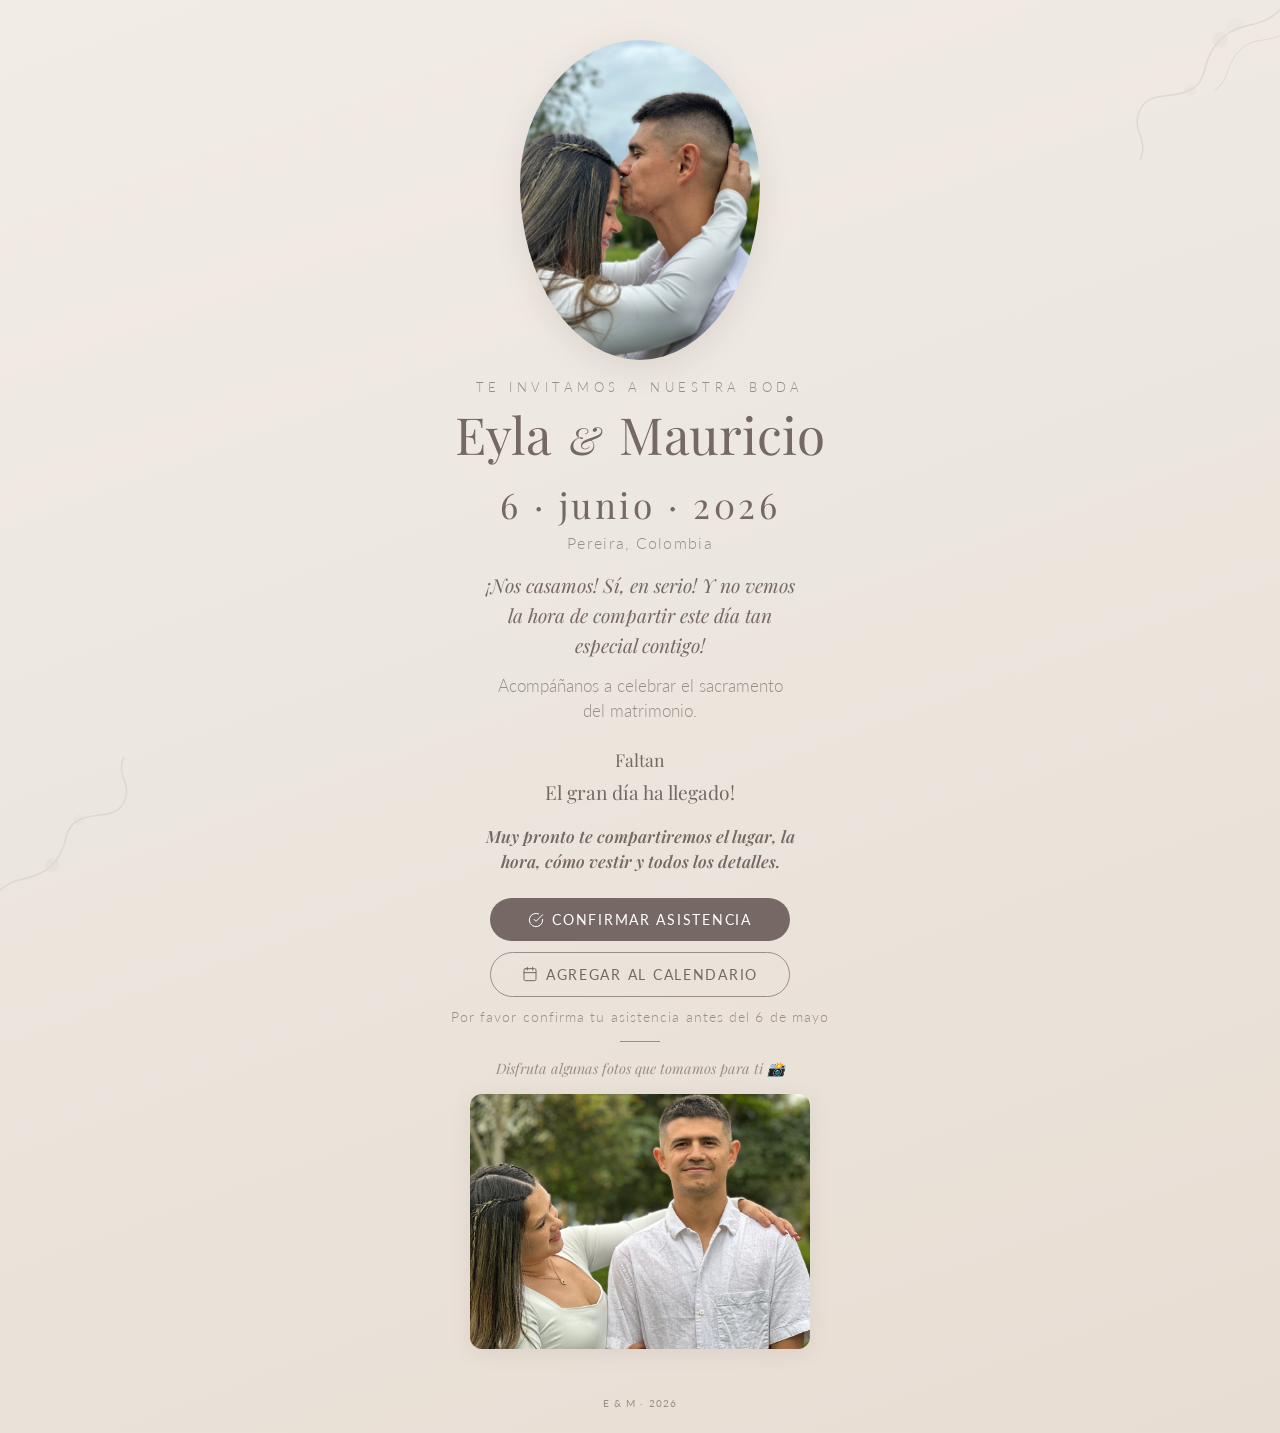
==== commit 72cac978: "feat: add Pereira, Colombia location below date" ====
--- a/index.html
+++ b/index.html
@@ -115,6 +115,14 @@
       letter-spacing: 0.1em;
       color: var(--taupe);
       margin-top: 0.8rem;
+      margin-bottom: 0.3rem;
+    }
+    .location {
+      font-family: 'Lato', sans-serif;
+      font-weight: 300;
+      font-size: 1rem;
+      letter-spacing: 0.08em;
+      color: var(--taupe-light);
       margin-bottom: 1.2rem;
     }
 
@@ -325,6 +333,7 @@
     <h1 class="names">Eyla <span class="amp">&</span> Mauricio</h1>
 
     <p class="date">6 &middot; junio &middot; 2026</p>
+    <p class="location">Pereira, Colombia</p>
 
     <p class="message">&iexcl;Nos casamos! S&iacute;, en serio! Y no vemos la hora de compartir este d&iacute;a tan especial contigo!</p>
 
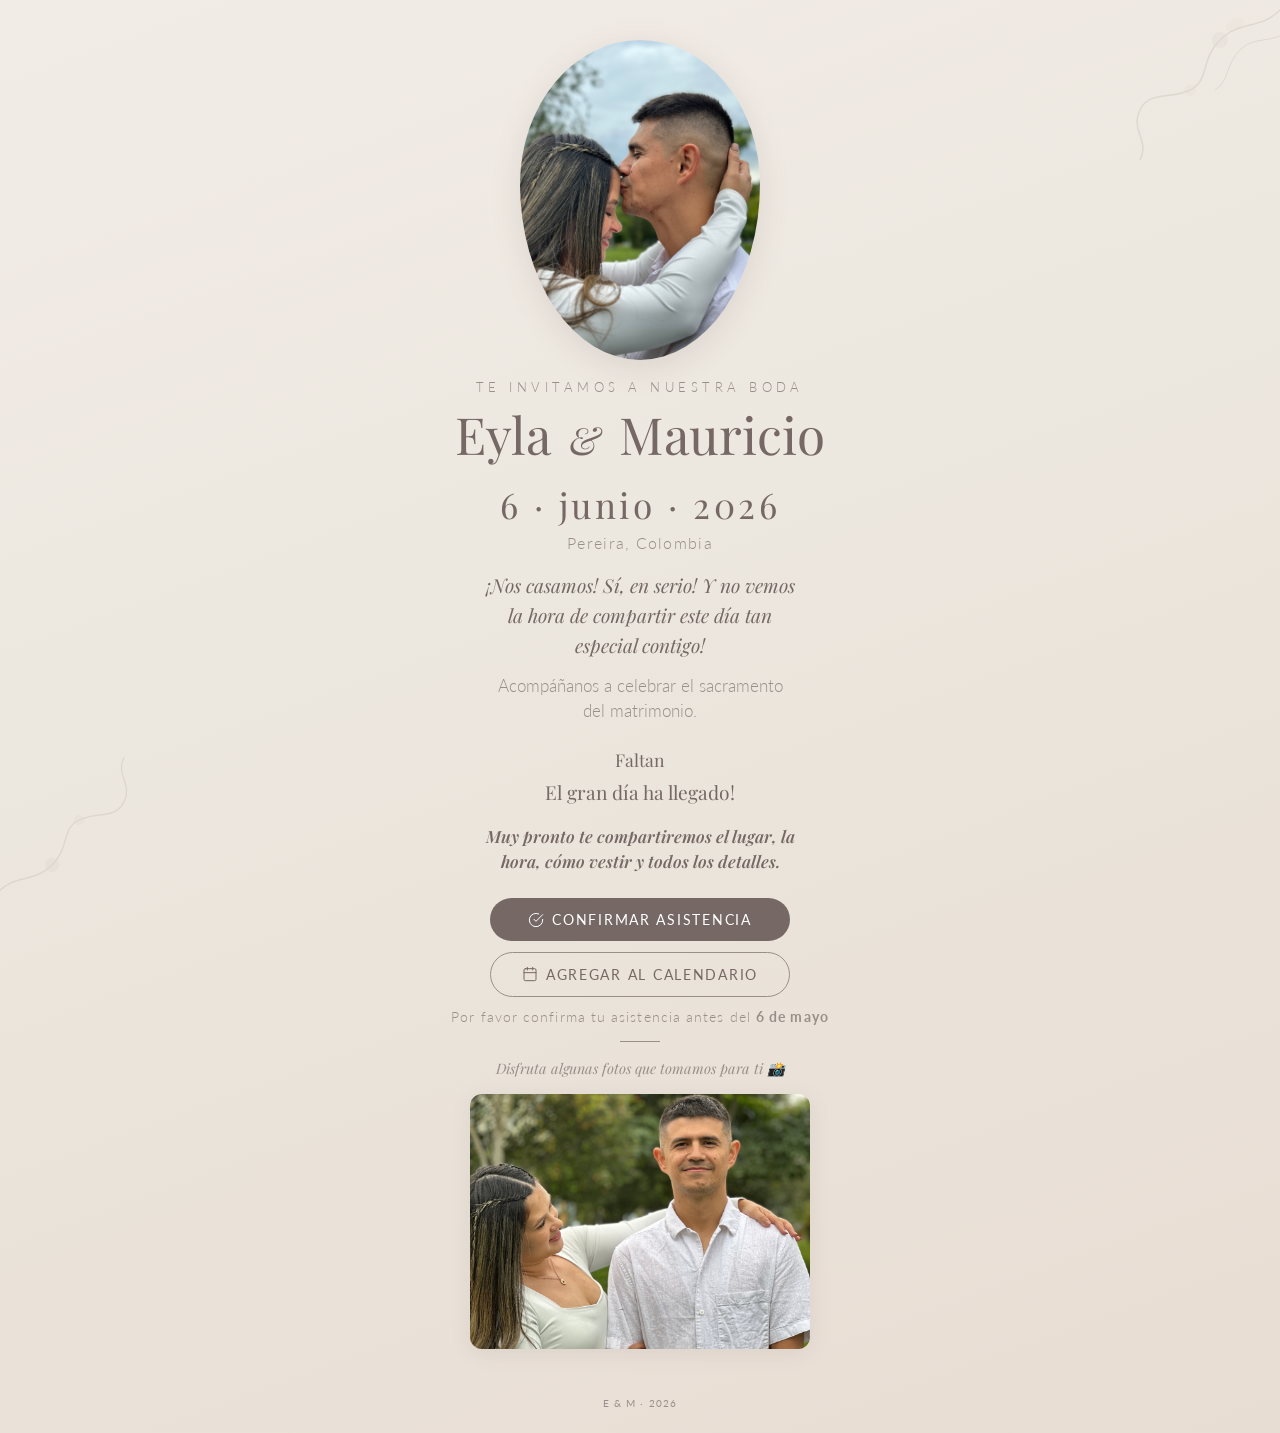
==== commit 31232ec9: "style: bold rsvp deadline date in save the date and invitation" ====
--- a/index.html
+++ b/index.html
@@ -380,7 +380,7 @@
       </a>
     </div>
 
-    <p class="rsvp-note">Por favor confirma tu asistencia antes del 6 de mayo</p>
+    <p class="rsvp-note">Por favor confirma tu asistencia antes del <strong>6 de mayo</strong></p>
 
     <div class="separator"></div>
 
